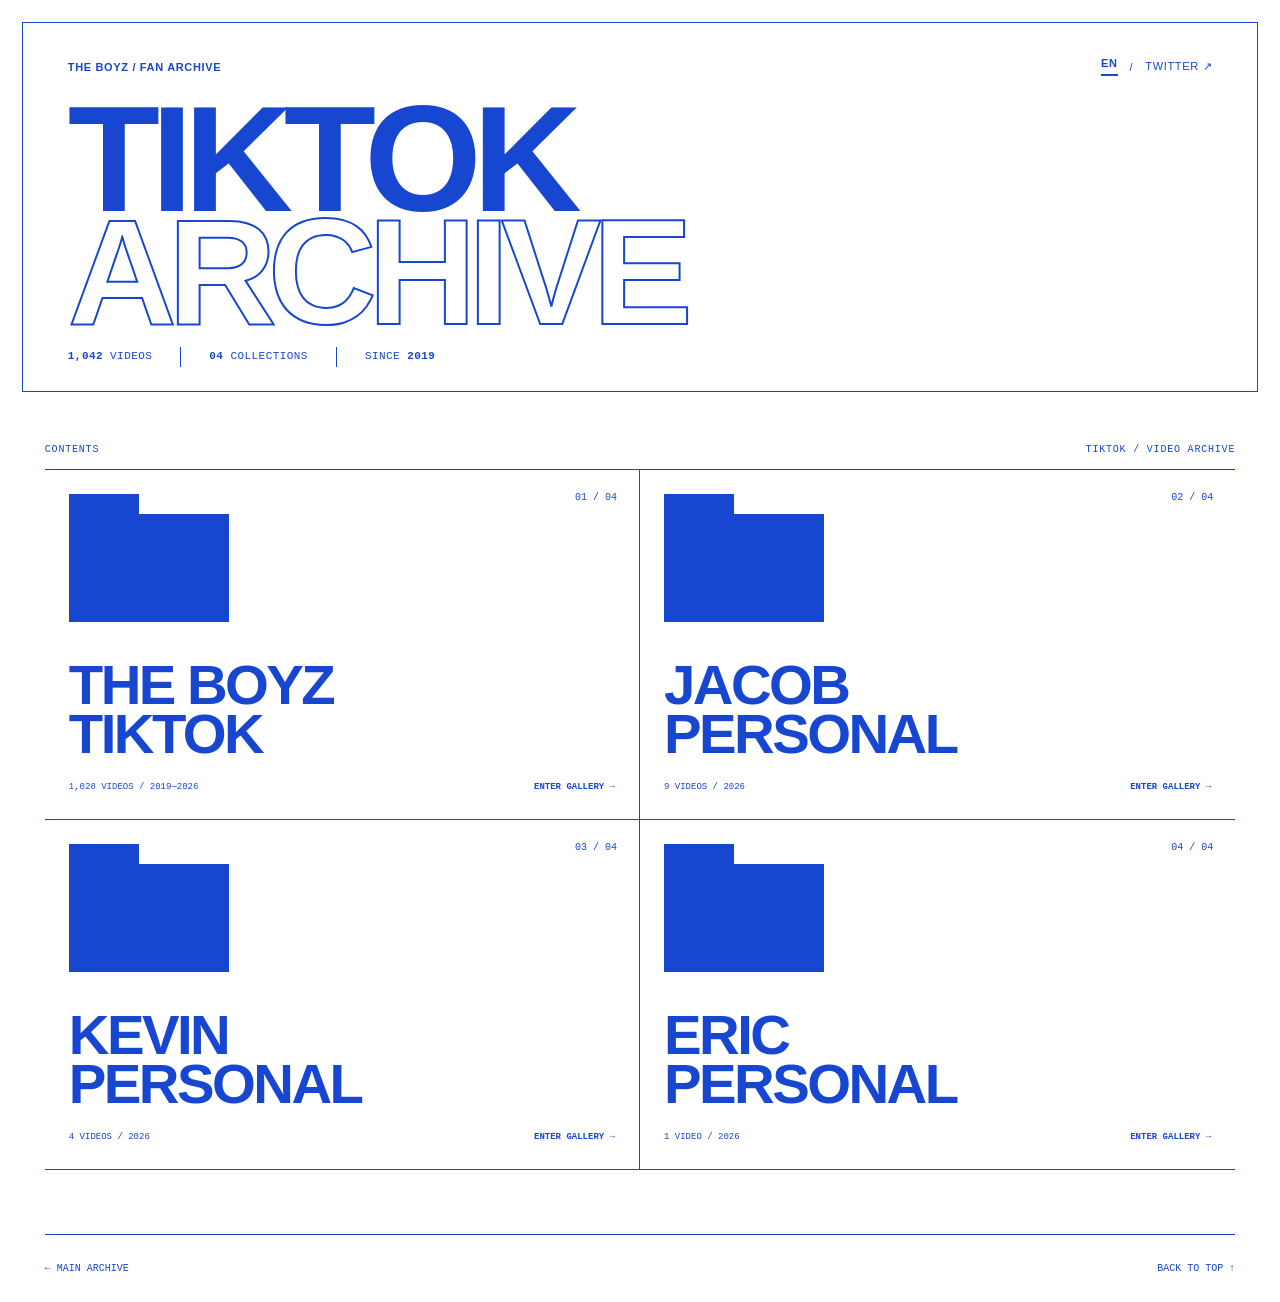
==== index.html @ 69343242 "Add files via upload" ====
<!doctype html>
<html lang="en">
<head>
  <meta charset="utf-8">
  <meta name="viewport" content="width=device-width,initial-scale=1,viewport-fit=cover">
  <meta name="theme-color" content="#1746d1">
  <title>TikTok Archive — THE BOYZ ARCHIVE</title>
  <meta name="description" content="Fan-made archive of THE BOYZ and members' TikTok videos.">
  <link rel="stylesheet" href="styles.css">
</head>
<body>
  <main id="top">
    <header class="masthead">
      <div class="utility"><a class="brand" href="https://tbzarchive1206.github.io/tbzarchive/">THE BOYZ / FAN ARCHIVE</a><nav><button class="lang-toggle" id="langToggle" type="button" aria-label="Switch language">EN</button><span>/</span><a href="https://x.com/tbzarchive1206_" target="_blank" rel="noopener noreferrer">TWITTER ↗</a></nav></div>
      <h1><span class="solid">TIKTOK</span><span class="outline">ARCHIVE</span></h1>
      <div class="stats"><p><strong id="totalVideos">1,042</strong> <span data-i18n="videos">VIDEOS</span></p><i></i><p><strong id="totalCollections">04</strong> <span data-i18n="collections">COLLECTIONS</span></p><i></i><p><span data-i18n="since">SINCE</span> <strong id="firstYear">2019</strong></p></div>
    </header>
    <section class="section">
      <div class="section-label"><h2 data-i18n="contents">CONTENTS</h2><span>TIKTOK / VIDEO ARCHIVE</span></div>
      <div class="collection-grid">
        <a class="collection-card" href="the-boyz/"><span class="collection-index">01 / 04</span><span class="folder-icon" aria-hidden="true"></span><h3>THE BOYZ<br>TIKTOK</h3><div class="collection-meta"><p>1,028 <span data-i18n="videos">VIDEOS</span> / 2019—2026</p><span class="collection-action" data-i18n="enter">ENTER GALLERY →</span></div></a>
        <a class="collection-card" href="jacob/"><span class="collection-index">02 / 04</span><span class="folder-icon" aria-hidden="true"></span><h3>JACOB<br>PERSONAL</h3><div class="collection-meta"><p>09 <span data-i18n="videos">VIDEOS</span> / 2026</p><span class="collection-action" data-i18n="enter">ENTER GALLERY →</span></div></a>
        <a class="collection-card" href="kevin/"><span class="collection-index">03 / 04</span><span class="folder-icon" aria-hidden="true"></span><h3>KEVIN<br>PERSONAL</h3><div class="collection-meta"><p>04 <span data-i18n="videos">VIDEOS</span> / 2026</p><span class="collection-action" data-i18n="enter">ENTER GALLERY →</span></div></a>
        <a class="collection-card" href="eric/"><span class="collection-index">04 / 04</span><span class="folder-icon" aria-hidden="true"></span><h3>ERIC<br>PERSONAL</h3><div class="collection-meta"><p>01 <span data-i18n="video">VIDEO</span> / 2026</p><span class="collection-action" data-i18n="enter">ENTER GALLERY →</span></div></a>
      </div>
    </section>
    <footer><a href="https://tbzarchive1206.github.io/tbzarchive/">← <span data-i18n="mainArchive">MAIN ARCHIVE</span></a><a href="#top"><span data-i18n="backTop">BACK TO TOP</span> ↑</a></footer>
  </main>
  <script src="data.js"></script>
  <script>
    const copy={en:{videos:"VIDEOS",video:"VIDEO",collections:"COLLECTIONS",since:"SINCE",contents:"CONTENTS",enter:"ENTER GALLERY →",mainArchive:"MAIN ARCHIVE",backTop:"BACK TO TOP"},ko:{videos:"영상",video:"영상",collections:"컬렉션",since:"시작",contents:"목차",enter:"갤러리 열기 →",mainArchive:"메인 아카이브",backTop:"맨 위로"}};
    const button=document.getElementById("langToggle");let lang=localStorage.getItem("tbzTikTokLang")||"en";
    function applyArchiveData(){const collections=window.TIKTOK_ARCHIVE_DATA?.collections||{};const entries=Object.entries(collections),videos=entries.flatMap(([,item])=>item.videos||[]),years=videos.map(item=>Number(item.year)).filter(Boolean);document.getElementById("totalVideos").textContent=videos.length.toLocaleString("en-US");document.getElementById("totalCollections").textContent=String(entries.length).padStart(2,"0");if(years.length)document.getElementById("firstYear").textContent=Math.min(...years);document.querySelectorAll(".collection-card").forEach(card=>{const key=card.getAttribute("href").replaceAll("/","");const collection=collections[key];if(!collection)return;const collectionYears=(collection.videos||[]).map(item=>Number(item.year)).filter(Boolean),range=collectionYears.length?(Math.min(...collectionYears)===Math.max(...collectionYears)?String(collectionYears[0]):`${Math.min(...collectionYears)}—${Math.max(...collectionYears)}`):"—",count=collection.videos.length;card.querySelector(".collection-meta p").innerHTML=`${count.toLocaleString("en-US")} <span data-i18n="${count===1?"video":"videos"}">${count===1?"VIDEO":"VIDEOS"}</span> / ${range}`})}
    function applyLanguage(){document.documentElement.lang=lang==="ko"?"ko":"en";button.textContent=lang==="ko"?"KOR":"EN";document.querySelectorAll("[data-i18n]").forEach(el=>el.textContent=copy[lang][el.dataset.i18n])}
    button.addEventListener("click",()=>{lang=lang==="en"?"ko":"en";localStorage.setItem("tbzTikTokLang",lang);applyLanguage()});applyArchiveData();applyLanguage();
  </script>
</body>
</html>
---- styles.css ----
:root{--blue:#1746d1;--white:#fff;--pale:#f4f7ff;--soft:#dce5ff;--muted:#5268a8;--line:#1746d1}*{box-sizing:border-box}html{scroll-behavior:smooth}body{margin:0;background:var(--white);color:var(--blue);font-family:Arial,Helvetica,sans-serif}body.player-open{overflow:hidden}button,input,select{font:inherit;color:inherit}button,a{touch-action:manipulation}a{color:inherit;text-decoration:none}button{cursor:pointer}.masthead{padding:34px 3.5vw 24px;border:1px solid var(--line);margin:22px}.utility{display:flex;justify-content:space-between;align-items:center;font-size:11px;font-weight:700;letter-spacing:.06em}.utility nav{display:flex;gap:12px;align-items:center;font-weight:400}.lang-toggle{appearance:none;border:0;border-bottom:2px solid var(--blue);background:transparent;padding:0 0 5px;color:var(--blue);font:700 11px Arial,Helvetica,sans-serif;letter-spacing:.06em}.masthead h1{margin:26px 0 18px;font-family:"Arial Narrow",Impact,sans-serif;font-size:clamp(65px,11.8vw,200px);font-weight:900;line-height:.75;letter-spacing:-.06em}.masthead h1 span{display:block}.masthead h1 .solid{color:var(--blue)}.masthead h1 .outline{-webkit-text-stroke:2px var(--blue);color:var(--white)}.stats{display:flex;align-items:center;gap:28px;font:11px/1.2 "Courier New",monospace;letter-spacing:.04em}.stats p{margin:0}.stats i{display:block;width:1px;height:20px;background:var(--blue)}.section{padding:30px 3.5vw 64px}.section-label{display:flex;justify-content:space-between;align-items:center;padding:0 0 14px;border-bottom:1px solid;font:10px "Courier New",monospace;letter-spacing:.08em}.section-label h2{font:inherit;margin:0}.collection-grid{display:grid;grid-template-columns:1fr 1fr}.collection-card{min-height:350px;border-bottom:1px solid;display:flex;flex-direction:column;padding:24px;position:relative;overflow:hidden}.collection-card:nth-child(odd){border-right:1px solid}.collection-card:hover{background:var(--pale)}.folder-icon{width:160px;height:108px;border:1px solid;background:var(--blue);margin:20px 0 38px;position:relative}.folder-icon:before{content:"";position:absolute;left:-1px;top:-21px;width:68px;height:21px;border:1px solid;border-bottom:0;background:var(--blue)}.collection-index{position:absolute;right:22px;top:22px;font:10px "Courier New",monospace}.collection-card h3{font:700 clamp(34px,4.4vw,70px)/.88 "Arial Narrow",Arial,sans-serif;letter-spacing:-.045em;margin:0 0 14px}.collection-meta{display:flex;justify-content:space-between;align-items:end;gap:20px;margin-top:auto;font:9px/1.5 "Courier New",monospace}.collection-meta p{margin:0}.collection-action{font-weight:700;white-space:nowrap}.controls{margin:0 3.5vw;border-bottom:1px solid}.search{height:58px;border:1px solid;display:flex;align-items:center;padding:0 18px;gap:15px}.search span{font-size:29px;line-height:1;transform:rotate(-15deg)}.search input{border:0;outline:0;background:transparent;width:100%;font:12px "Courier New",monospace}.search input::placeholder{color:var(--muted)}.filter-row{height:52px;display:grid;grid-template-columns:1fr 1fr;border-bottom:1px solid}.filter-row label{padding:0 16px;border-right:1px solid #b9c5ed;display:flex;align-items:center;gap:14px;font:10px "Courier New",monospace}.filter-row label:last-child{border:0}.filter-row select{appearance:none;border:0;background:transparent;margin-left:auto;padding-right:18px;font-size:10px;outline:0;max-width:72%}.year-tabs{min-height:50px;display:flex;gap:34px;align-items:end;overflow-x:auto;scrollbar-width:none}.year-tabs::-webkit-scrollbar{display:none}.year-tabs button{height:50px;white-space:nowrap;border:0;border-bottom:3px solid transparent;background:none;padding:0 8px;font:10px "Courier New",monospace}.year-tabs button.selected{border-color:var(--blue);font-weight:800}.archive-section{padding:20px 3.5vw 60px}.results-head{height:45px;display:flex;justify-content:space-between;align-items:center;font:11px "Courier New",monospace;letter-spacing:.06em}.results-head p{margin:0}.source-link{font-size:9px}.source-link:hover{text-decoration:underline}.video-grid{display:grid;grid-template-columns:repeat(4,minmax(0,1fr));border-top:1px solid;border-left:1px solid}.video-card{min-width:0;border-right:1px solid;border-bottom:1px solid;padding:12px;display:flex;flex-direction:column}.video-thumb{position:relative;width:100%;aspect-ratio:9/16;border:0;padding:0;background:var(--pale);overflow:hidden;color:var(--blue);text-align:left}.video-thumb:before{content:"PLAY";position:absolute;inset:0;display:grid;place-items:center;font:10px "Courier New",monospace}.video-thumb img{position:relative;width:100%;height:100%;display:block;object-fit:cover;filter:saturate(.88) contrast(1.03);transition:transform .25s}.video-card:hover .video-thumb img{transform:scale(1.025)}.play-badge{position:absolute;left:10px;bottom:10px;background:#fff;border:1px solid;padding:7px 9px;font:9px "Courier New",monospace}.video-number{position:absolute;right:10px;top:10px;background:var(--blue);color:#fff;padding:6px 8px;font:9px "Courier New",monospace}.video-info{padding:14px 1px 8px;display:flex;flex-direction:column;flex:1}.eyebrow{font:8px "Courier New",monospace;letter-spacing:.05em}.video-card h2{margin:9px 0 14px;font:700 clamp(18px,1.5vw,25px)/.96 "Arial Narrow",Arial,sans-serif;letter-spacing:-.025em;overflow-wrap:anywhere}.video-meta{display:flex;justify-content:space-between;gap:8px;font:8px "Courier New",monospace;color:var(--muted)}.video-actions{display:flex;gap:16px;margin-top:auto;padding-top:15px;font:8px "Courier New",monospace}.video-actions button{border:0;background:none;padding:0;font-weight:800}.video-actions button:hover,.video-actions a:hover{text-decoration:underline}.load-more{display:block;margin:34px auto 0;border:1px solid;background:#fff;padding:14px 28px;font:10px "Courier New",monospace}.load-more:hover{background:var(--blue);color:#fff}.load-more[hidden]{display:none}.empty{padding:100px 0;text-align:center;border-bottom:1px solid;font:11px "Courier New",monospace}.empty strong{display:block;font:700 46px "Arial Narrow",Arial,sans-serif;margin-bottom:8px}footer{margin:0 3.5vw;padding:28px 0;border-top:1px solid;display:flex;justify-content:space-between;gap:20px;font:10px "Courier New",monospace}dialog{width:100%;height:100%;max-width:none;max-height:none;margin:0;padding:0;border:0;background:#fff;color:var(--blue)}dialog::backdrop{background:rgba(23,70,209,.18)}.player-shell{height:100%;padding:22px 3.5vw;display:flex;flex-direction:column}.player-head{flex:0 0 auto;background:#fff;border:1px solid;padding:16px 20px;display:grid;grid-template-columns:1fr auto;gap:16px}.player-kicker{font:9px "Courier New",monospace;text-transform:uppercase}.player-head h2{margin:8px 0 0;max-width:950px;font:700 clamp(23px,3vw,46px)/.94 "Arial Narrow",Arial,sans-serif;letter-spacing:-.03em}.player-actions{display:flex;align-items:flex-start;gap:10px}.player-actions a,.player-actions button{height:38px;border:1px solid;background:#fff;padding:0 13px;display:flex;align-items:center;font:9px "Courier New",monospace}.player-actions button{font-size:18px}.player-actions a:hover,.player-actions button:hover{background:var(--blue);color:#fff}.player-stage{flex:1;min-height:0;border:1px solid;border-top:0;background:var(--pale);display:flex;justify-content:center;align-items:center;padding:14px}.player-stage iframe{height:100%;width:min(520px,100%);border:0;background:#000}.player-note{flex:0 0 auto;margin:0;padding:9px 2px;font:8px "Courier New",monospace;color:var(--muted)}
@media(max-width:1100px){.video-grid{grid-template-columns:repeat(3,minmax(0,1fr))}.masthead h1{font-size:11.5vw}}@media(max-width:800px){.video-grid{grid-template-columns:repeat(2,minmax(0,1fr))}}@media(max-width:620px){.masthead{margin:0;border-width:0 0 1px;padding:22px 15px 20px}.utility{font-size:9px}.utility nav{gap:8px}.utility nav span{display:none}.lang-toggle{font-size:9px}.masthead h1{font-size:14.5vw;line-height:.76;margin:34px 0 28px}.masthead h1 .outline{-webkit-text-stroke:1.3px var(--blue)}.stats{display:grid;grid-template-columns:1fr 1px 1fr 1px 1fr;gap:10px;font-size:8px}.stats i{height:28px}.section{padding:22px 15px 45px}.collection-grid{display:block}.collection-card{min-height:300px;padding:20px 2px;border-right:0!important}.folder-icon{width:126px;height:84px;margin:24px 0 32px}.folder-icon:before{width:54px;height:18px;top:-18px}.collection-card h3{font-size:43px}.collection-index{right:2px}.collection-meta{font-size:8px}.controls{margin:0 15px;padding-top:18px}.search{height:52px}.filter-row{height:auto;grid-template-columns:1fr}.filter-row label{height:44px;border-right:0;border-bottom:1px solid #b9c5ed;font-size:8px;padding:0 9px}.filter-row label:last-child{border-bottom:0}.filter-row select{font-size:8px;max-width:65%}.year-tabs{gap:18px;min-height:48px}.year-tabs button{font-size:8px;height:48px;padding:0 4px}.archive-section{padding:15px 15px 45px}.results-head{font-size:8px}.source-link{display:none}.video-grid{grid-template-columns:1fr;border-left:0}.video-card{border-left:0;border-right:0;padding:0 0 18px}.video-thumb{width:100%;max-height:78vh}.video-info{padding:13px 2px 18px}.video-card h2{font-size:25px}.video-actions{font-size:9px}.load-more{width:100%;margin-top:22px}footer{margin:0 15px;font-size:8px;padding:22px 0}.player-shell{padding:0}.player-head{border-width:0 0 1px;padding:14px 15px;grid-template-columns:1fr}.player-head h2{font-size:24px}.player-actions{display:grid;grid-template-columns:1fr 1fr 44px}.player-actions a{justify-content:center;padding:0 8px}.player-actions button{justify-content:center;padding:0}.player-stage{border:0;padding:0}.player-stage iframe{width:100%;height:100%}.player-note{padding:8px 15px}}@media(max-width:390px){.utility nav a:last-child{font-size:0}.utility nav a:last-child:after{content:"X ↗";font-size:9px}.stats{font-size:7px}.player-actions{grid-template-columns:1fr 44px}.player-actions a:nth-child(2){display:none}}@media(hover:none){.video-card:hover .video-thumb img{transform:none}}
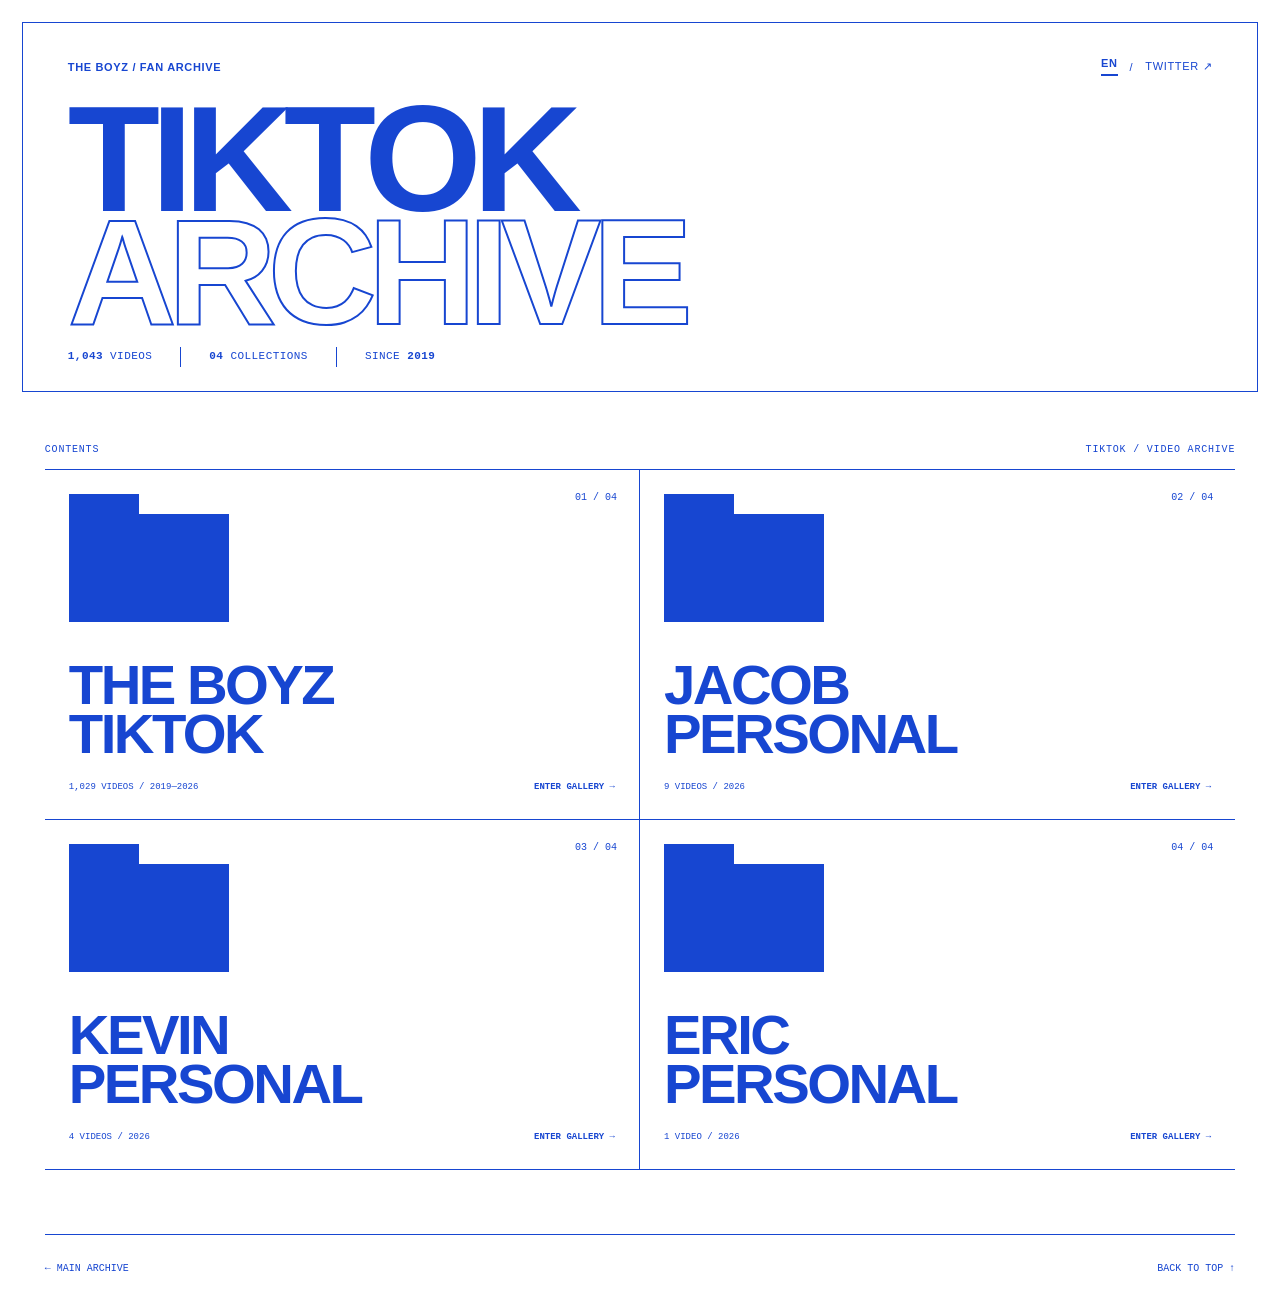
==== commit b6ae6334: "Update index.html" ====
--- a/index.html
+++ b/index.html
@@ -1,40 +1,40 @@
-<!doctype html>
-<html lang="en">
-<head>
-  <meta charset="utf-8">
-  <meta name="viewport" content="width=device-width,initial-scale=1,viewport-fit=cover">
-  <meta name="theme-color" content="#1746d1">
-  <title>TikTok Archive — THE BOYZ ARCHIVE</title>
-  <meta name="description" content="Fan-made archive of THE BOYZ and members' TikTok videos.">
-  <link rel="stylesheet" href="styles.css">
-</head>
-<body>
-  <main id="top">
-    <header class="masthead">
-      <div class="utility"><a class="brand" href="https://tbzarchive1206.github.io/tbzarchive/">THE BOYZ / FAN ARCHIVE</a><nav><button class="lang-toggle" id="langToggle" type="button" aria-label="Switch language">EN</button><span>/</span><a href="https://x.com/tbzarchive1206_" target="_blank" rel="noopener noreferrer">TWITTER ↗</a></nav></div>
-      <h1><span class="solid">TIKTOK</span><span class="outline">ARCHIVE</span></h1>
-      <div class="stats"><p><strong id="totalVideos">1,042</strong> <span data-i18n="videos">VIDEOS</span></p><i></i><p><strong id="totalCollections">04</strong> <span data-i18n="collections">COLLECTIONS</span></p><i></i><p><span data-i18n="since">SINCE</span> <strong id="firstYear">2019</strong></p></div>
-    </header>
-    <section class="section">
-      <div class="section-label"><h2 data-i18n="contents">CONTENTS</h2><span>TIKTOK / VIDEO ARCHIVE</span></div>
-      <div class="collection-grid">
-        <a class="collection-card" href="the-boyz/"><span class="collection-index">01 / 04</span><span class="folder-icon" aria-hidden="true"></span><h3>THE BOYZ<br>TIKTOK</h3><div class="collection-meta"><p>1,028 <span data-i18n="videos">VIDEOS</span> / 2019—2026</p><span class="collection-action" data-i18n="enter">ENTER GALLERY →</span></div></a>
-        <a class="collection-card" href="jacob/"><span class="collection-index">02 / 04</span><span class="folder-icon" aria-hidden="true"></span><h3>JACOB<br>PERSONAL</h3><div class="collection-meta"><p>09 <span data-i18n="videos">VIDEOS</span> / 2026</p><span class="collection-action" data-i18n="enter">ENTER GALLERY →</span></div></a>
-        <a class="collection-card" href="kevin/"><span class="collection-index">03 / 04</span><span class="folder-icon" aria-hidden="true"></span><h3>KEVIN<br>PERSONAL</h3><div class="collection-meta"><p>04 <span data-i18n="videos">VIDEOS</span> / 2026</p><span class="collection-action" data-i18n="enter">ENTER GALLERY →</span></div></a>
-        <a class="collection-card" href="eric/"><span class="collection-index">04 / 04</span><span class="folder-icon" aria-hidden="true"></span><h3>ERIC<br>PERSONAL</h3><div class="collection-meta"><p>01 <span data-i18n="video">VIDEO</span> / 2026</p><span class="collection-action" data-i18n="enter">ENTER GALLERY →</span></div></a>
-      </div>
-    </section>
-    <footer><a href="https://tbzarchive1206.github.io/tbzarchive/">← <span data-i18n="mainArchive">MAIN ARCHIVE</span></a><a href="#top"><span data-i18n="backTop">BACK TO TOP</span> ↑</a></footer>
-  </main>
+<!doctype html>
+<html lang="en">
+<head>
+  <meta charset="utf-8">
+  <meta name="viewport" content="width=device-width,initial-scale=1,viewport-fit=cover">
+  <meta name="theme-color" content="#1746d1">
+  <title>TikTok Archive — THE BOYZ ARCHIVE</title>
+  <meta name="description" content="Fan-made archive of THE BOYZ and members' TikTok videos.">
+  <link rel="stylesheet" href="styles.css">
+</head>
+<body>
+  <main id="top">
+    <header class="masthead">
+      <div class="utility"><a class="brand" href="https://tbzarchive.com/">THE BOYZ / FAN ARCHIVE</a><nav><button class="lang-toggle" id="langToggle" type="button" aria-label="Switch language">EN</button><span>/</span><a href="https://x.com/tbzarchive1206_" target="_blank" rel="noopener noreferrer">TWITTER ↗</a></nav></div>
+      <h1><span class="solid">TIKTOK</span><span class="outline">ARCHIVE</span></h1>
+      <div class="stats"><p><strong id="totalVideos">1,042</strong> <span data-i18n="videos">VIDEOS</span></p><i></i><p><strong id="totalCollections">04</strong> <span data-i18n="collections">COLLECTIONS</span></p><i></i><p><span data-i18n="since">SINCE</span> <strong id="firstYear">2019</strong></p></div>
+    </header>
+    <section class="section">
+      <div class="section-label"><h2 data-i18n="contents">CONTENTS</h2><span>TIKTOK / VIDEO ARCHIVE</span></div>
+      <div class="collection-grid">
+        <a class="collection-card" href="the-boyz/"><span class="collection-index">01 / 04</span><span class="folder-icon" aria-hidden="true"></span><h3>THE BOYZ<br>TIKTOK</h3><div class="collection-meta"><p>1,028 <span data-i18n="videos">VIDEOS</span> / 2019—2026</p><span class="collection-action" data-i18n="enter">ENTER GALLERY →</span></div></a>
+        <a class="collection-card" href="jacob/"><span class="collection-index">02 / 04</span><span class="folder-icon" aria-hidden="true"></span><h3>JACOB<br>PERSONAL</h3><div class="collection-meta"><p>09 <span data-i18n="videos">VIDEOS</span> / 2026</p><span class="collection-action" data-i18n="enter">ENTER GALLERY →</span></div></a>
+        <a class="collection-card" href="kevin/"><span class="collection-index">03 / 04</span><span class="folder-icon" aria-hidden="true"></span><h3>KEVIN<br>PERSONAL</h3><div class="collection-meta"><p>04 <span data-i18n="videos">VIDEOS</span> / 2026</p><span class="collection-action" data-i18n="enter">ENTER GALLERY →</span></div></a>
+        <a class="collection-card" href="eric/"><span class="collection-index">04 / 04</span><span class="folder-icon" aria-hidden="true"></span><h3>ERIC<br>PERSONAL</h3><div class="collection-meta"><p>01 <span data-i18n="video">VIDEO</span> / 2026</p><span class="collection-action" data-i18n="enter">ENTER GALLERY →</span></div></a>
+      </div>
+    </section>
+    <footer><a href="https://tbzarchive.com">← <span data-i18n="mainArchive">MAIN ARCHIVE</span></a><a href="#top"><span data-i18n="backTop">BACK TO TOP</span> ↑</a></footer>
+  </main>
   <script src="data.js"></script>
   <script>
-    const copy={en:{videos:"VIDEOS",video:"VIDEO",collections:"COLLECTIONS",since:"SINCE",contents:"CONTENTS",enter:"ENTER GALLERY →",mainArchive:"MAIN ARCHIVE",backTop:"BACK TO TOP"},ko:{videos:"영상",video:"영상",collections:"컬렉션",since:"시작",contents:"목차",enter:"갤러리 열기 →",mainArchive:"메인 아카이브",backTop:"맨 위로"}};
-    const button=document.getElementById("langToggle");let lang=localStorage.getItem("tbzTikTokLang")||"en";
+    const copy={en:{videos:"VIDEOS",video:"VIDEO",collections:"COLLECTIONS",since:"SINCE",contents:"CONTENTS",enter:"ENTER GALLERY →",mainArchive:"MAIN ARCHIVE",backTop:"BACK TO TOP"},ko:{videos:"영상",video:"영상",collections:"컬렉션",since:"시작",contents:"목차",enter:"갤러리 열기 →",mainArchive:"메인 아카이브",backTop:"맨 위로"}};
+    const button=document.getElementById("langToggle");let lang=localStorage.getItem("tbzTikTokLang")||"en";
     function applyArchiveData(){const collections=window.TIKTOK_ARCHIVE_DATA?.collections||{};const entries=Object.entries(collections),videos=entries.flatMap(([,item])=>item.videos||[]),years=videos.map(item=>Number(item.year)).filter(Boolean);document.getElementById("totalVideos").textContent=videos.length.toLocaleString("en-US");document.getElementById("totalCollections").textContent=String(entries.length).padStart(2,"0");if(years.length)document.getElementById("firstYear").textContent=Math.min(...years);document.querySelectorAll(".collection-card").forEach(card=>{const key=card.getAttribute("href").replaceAll("/","");const collection=collections[key];if(!collection)return;const collectionYears=(collection.videos||[]).map(item=>Number(item.year)).filter(Boolean),range=collectionYears.length?(Math.min(...collectionYears)===Math.max(...collectionYears)?String(collectionYears[0]):`${Math.min(...collectionYears)}—${Math.max(...collectionYears)}`):"—",count=collection.videos.length;card.querySelector(".collection-meta p").innerHTML=`${count.toLocaleString("en-US")} <span data-i18n="${count===1?"video":"videos"}">${count===1?"VIDEO":"VIDEOS"}</span> / ${range}`})}
-    function applyLanguage(){document.documentElement.lang=lang==="ko"?"ko":"en";button.textContent=lang==="ko"?"KOR":"EN";document.querySelectorAll("[data-i18n]").forEach(el=>el.textContent=copy[lang][el.dataset.i18n])}
-    button.addEventListener("click",()=>{lang=lang==="en"?"ko":"en";localStorage.setItem("tbzTikTokLang",lang);applyLanguage()});applyArchiveData();applyLanguage();
-  </script>
-</body>
+    function applyLanguage(){document.documentElement.lang=lang==="ko"?"ko":"en";button.textContent=lang==="ko"?"KOR":"EN";document.querySelectorAll("[data-i18n]").forEach(el=>el.textContent=copy[lang][el.dataset.i18n])}
+    button.addEventListener("click",()=>{lang=lang==="en"?"ko":"en";localStorage.setItem("tbzTikTokLang",lang);applyLanguage()});applyArchiveData();applyLanguage();
+  </script>
+</body>
 </html>
 
 
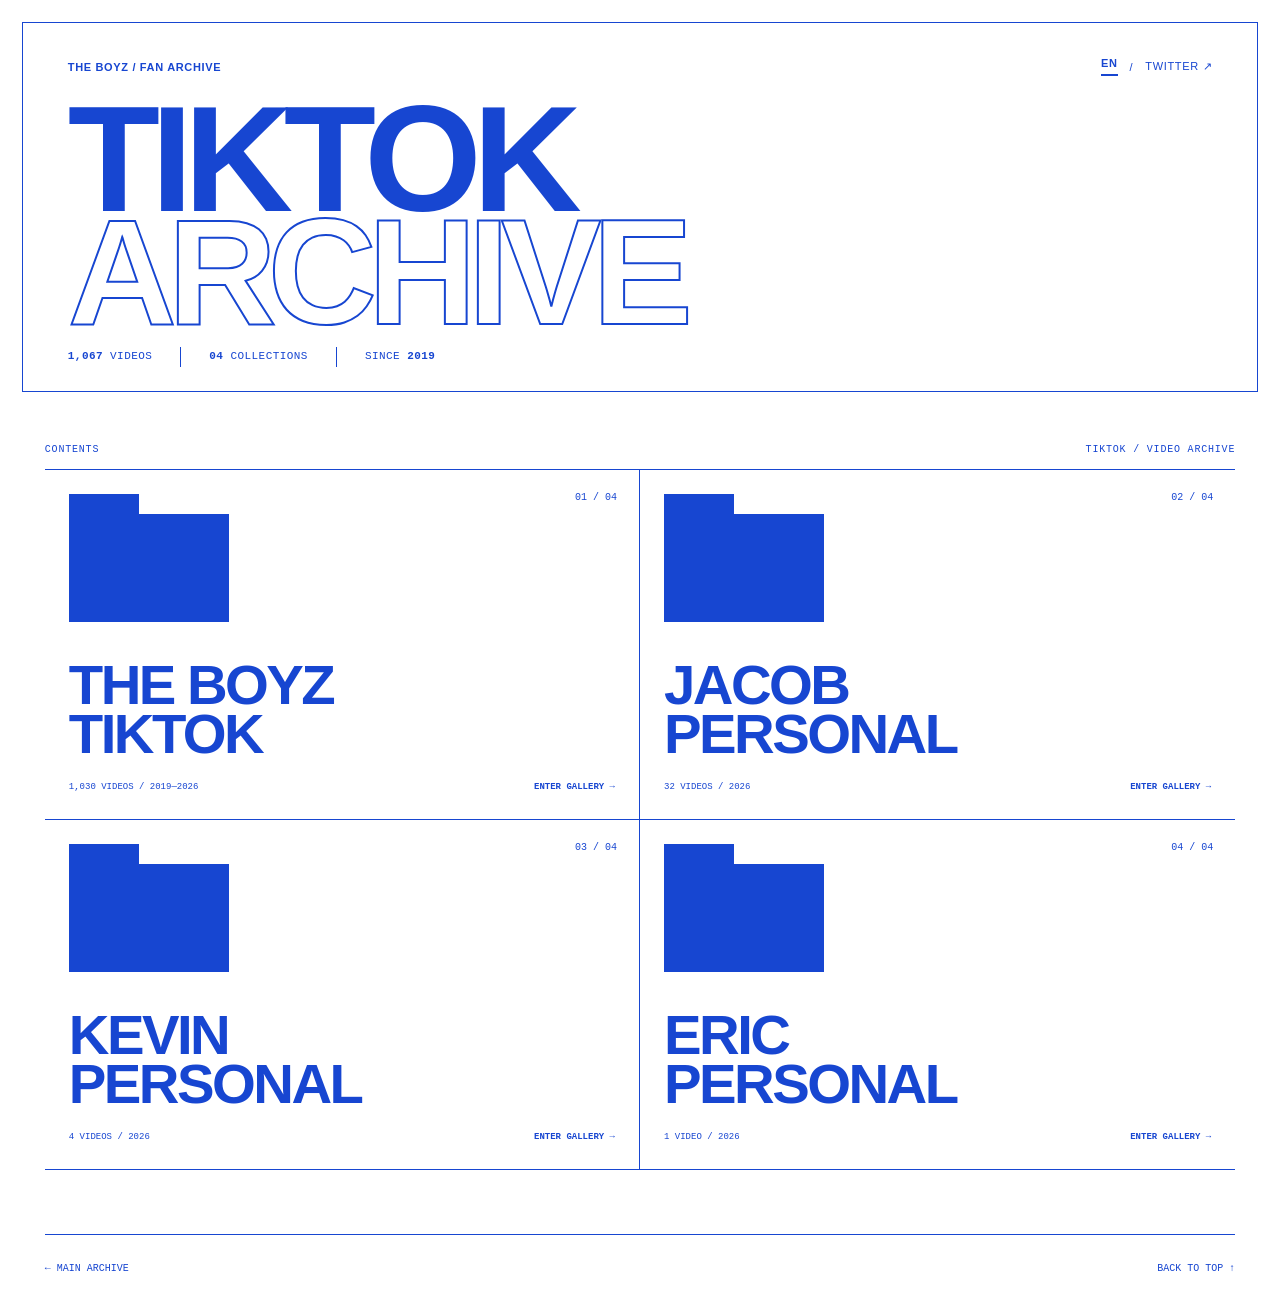
==== commit 43d7f694: "Update index.html" ====
--- a/index.html
+++ b/index.html
@@ -34,6 +34,7 @@
     function applyLanguage(){document.documentElement.lang=lang==="ko"?"ko":"en";button.textContent=lang==="ko"?"KOR":"EN";document.querySelectorAll("[data-i18n]").forEach(el=>el.textContent=copy[lang][el.dataset.i18n])}
     button.addEventListener("click",()=>{lang=lang==="en"?"ko":"en";localStorage.setItem("tbzTikTokLang",lang);applyLanguage()});applyArchiveData();applyLanguage();
   </script>
+  <!-- Cloudflare Web Analytics --><script type='module' src='https://static.cloudflareinsights.com/beacon.min.js' data-cf-beacon='{"token": "86b44fc0df8847b9a0b9c48b6766cd38"}'></script><!-- End Cloudflare Web Analytics -->
 </body>
 </html>
 
